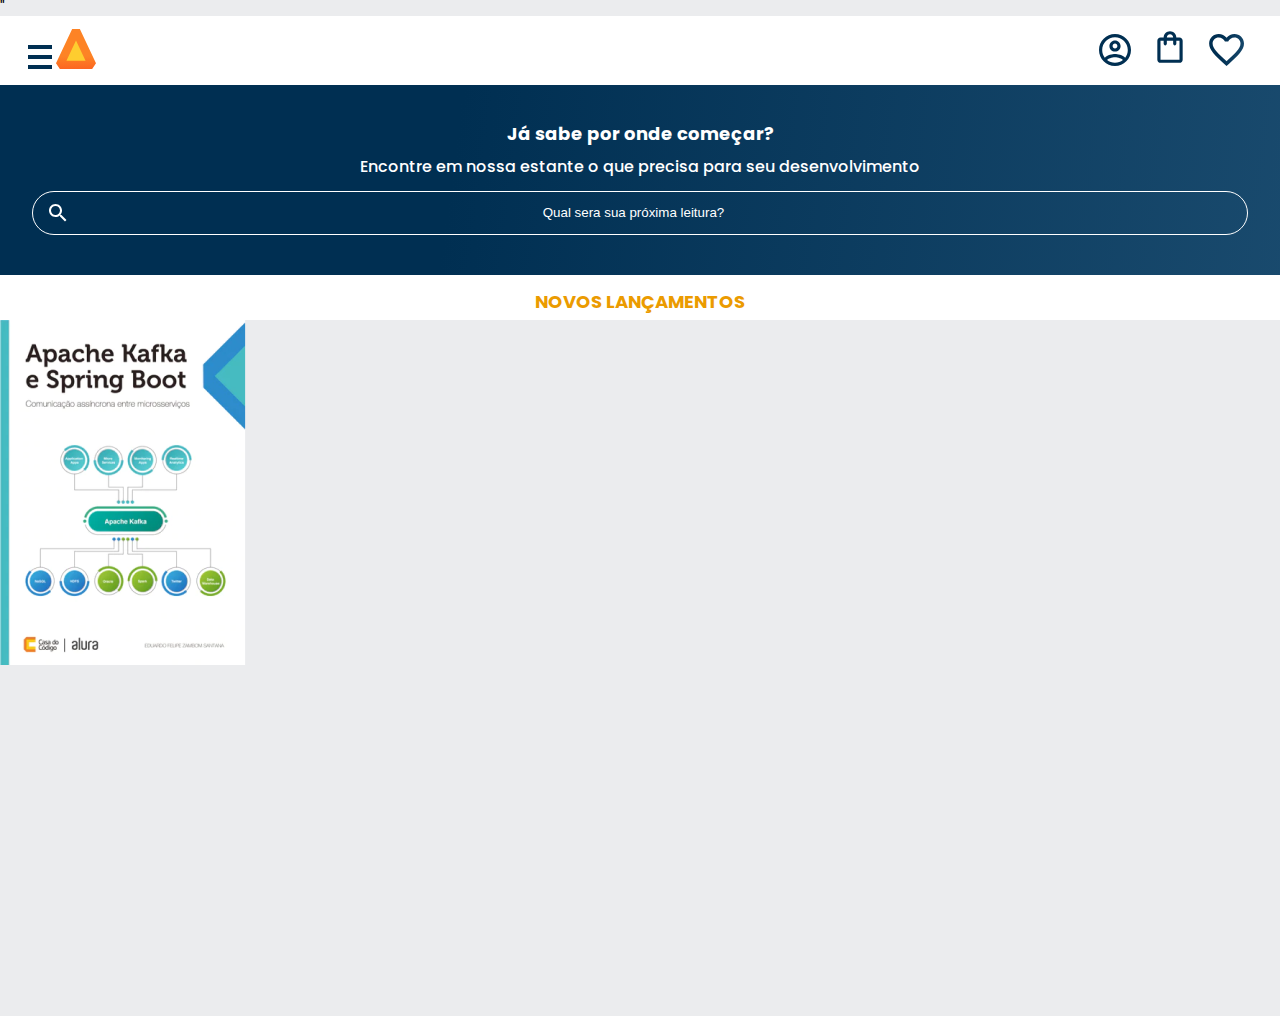
==== index.html @ dbb9403c "JHONATAN ARRUMOU OS ARQUIVOS E CÓDIGOS" ====
<!DOCTYPE html>
<html lang="en">
<head>
    <meta charset="UTF-8">
    <meta http-equiv="X-UA-Compatible" content="IE=edge">
    <meta name="viewport" content="width=device-width, initial-scale=1.0">
    <title>Document</title>
    <link href="link rel="preconnect href="https://fonts.googleapis.com">
    <link rel="preconnect" href="https://fonts.gstatic.com" crossorigin>
    <link href="https://fonts.googleapis.com/css2?family=Poppins:ital,wght@0,100;0,200;0,300;0,400;0,500;0,600;0,700;0,800;0,900;1,100;1,200;1,300;1,400;1,500;1,600;1,700;1,800;1,900&display=swap" rel="stylesheet">"
    <link rel="stylesheet" href="assets/css/reset.css">
    <link rel="stylesheet" href="assets/css/style.css">
    <link
  rel="stylesheet"
  href="https://cdn.jsdelivr.net/npm/swiper@11/swiper-bundle.min.css"
/>
</head>
<body>
    <header class="cabecalho">
        <div class="container">
        <input type="checkbox" id="menu" class="menu-checkbox">
        <label for="menu">
            <span class="menu-hamburguer"></span>
        </label>
        <img src="assets/img/AluraBooks/Logo.svg" alt="Logo da AluraBooks" class="logo-alurabooks"> 
        <ul class="menu-lista">
            <li class="lista-titulo">CATEGORIAS</li>
            <li class="lista-item"><a href="#">Romance</a></li>
            <li class="lista-item"><a href="#">Terror</a></li>
            <li class="lista-item"><a href="#">Distopia</a></li>
            <li class="lista-item"><a href="#">Suspense</a></li>
            <li class="lista-item"><a href="#">Ficção</a></li>
          </ul>
        </div>
        <div class="container">
         <a href="#"><img src="assets/img/AluraBooks/Usuário.svg" alt=""></a>
         <a href="#"><img src="assets/img/AluraBooks/Compras.svg" alt=""></a>
         <a href="#"><img src="assets/img/AluraBooks/Favoritos.svg" alt=""></a>
        </div>

    </header>
    <section class="banner">
        <h2 class="banner-titulo">
            Já sabe por onde começar?
        </h2>
        <p class="banner-texto">
            Encontre em nossa estante o que precisa para seu desenvolvimento
        </p>

        <input type="search" class="banner-pesquisa" type="search"
        placeholder="Qual sera sua próxima leitura?">
    </section>
    <section class="carrosel">
        <h2 class="carrosel-titulo">
            Novos Lançamentos
        </h2>
        <div class="swiper">
           <div class="swiper-wrapper">
               <div class="swiper-slide"><img src="assets/img/AluraBooks/ApacheKafka.png" alt=""></div>
               <div class="swiper-slide"><img src="assets/img/AluraBooks/Liderança.png" alt=""></div>
               <div class="swiper-slide"><img src="assets/img/AluraBooks/Javascript.png" alt=""></div>
               <div class="swiper-slide"><img src="assets/img/AluraBooks/Guia Front-end.png" alt=""><div>
                <div class="swiper-slide"><img src="assets/img/AluraBooks/Portugol.png" alt=""></div>
           </div>
            <div class="swiper-pagination"></div>
            <div class="class swiper-button-prev"></div>
            <div class="class swiper-button-next"></div>
        </div>
    </section>

    
    <script src="https://cdn.jsdelivr.net/npm/swiper@11/swiper-bundle.min.js"></script>
</body>
</html>
---- assets/css/style.css ----
@import url(header.css);
@import url(banner.css);
@import url(carrosel.css);
:root{
    --cor-de-fundo: #ebecee;
    --branco: #FFFFFF;
    --laranja: #eb9b00;
    --azul-degrade: linear-gradient(97.56deg,#002f52 35.49%, #326589 165.37%);
}

body{
    font-family: 'poppins', sans-serif;

}
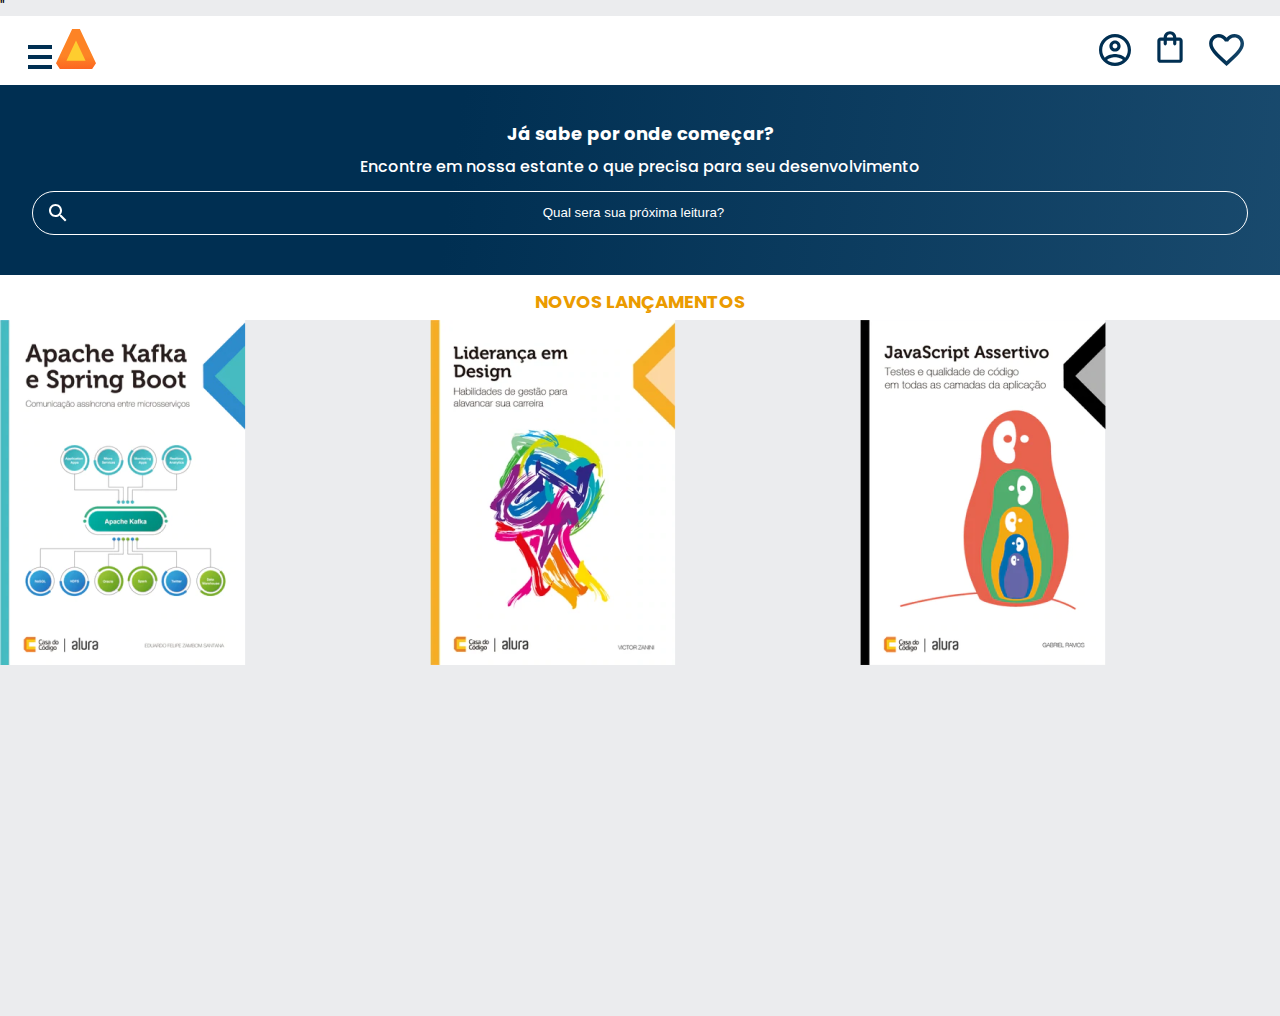
==== commit 8e9a3fc5: "Add files via upload" ====
--- a/index.html
+++ b/index.html
@@ -63,12 +63,19 @@
                 <div class="swiper-slide"><img src="assets/img/AluraBooks/Portugol.png" alt=""></div>
            </div>
             <div class="swiper-pagination"></div>
-            <div class="class swiper-button-prev"></div>
-            <div class="class swiper-button-next"></div>
+            <div class="swiper-button-prev"></div>
+            <div class="swiper-button-next"></div>
         </div>
     </section>
 
     
     <script src="https://cdn.jsdelivr.net/npm/swiper@11/swiper-bundle.min.js"></script>
+    <script>
+        const swiper = new Swiper('.swiper', {
+            spaceBetween: 10,
+            slidesPerView: 3,
+        });
+    </script>
+
 </body>
 </html>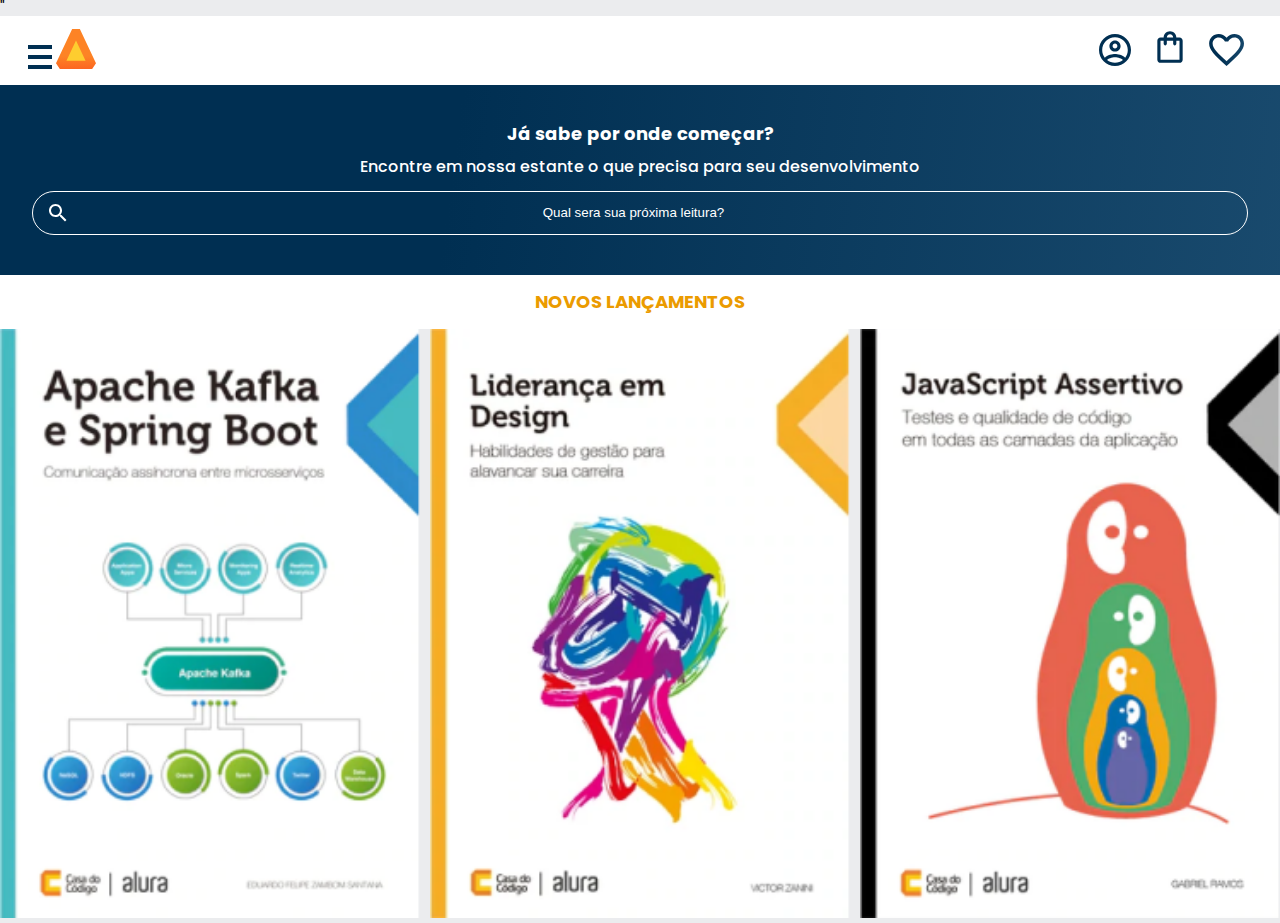
==== commit cd43db19: "Add files via upload" ====
--- a/index.html
+++ b/index.html
@@ -1,41 +1,42 @@
 <!DOCTYPE html>
 <html lang="en">
+
 <head>
     <meta charset="UTF-8">
     <meta http-equiv="X-UA-Compatible" content="IE=edge">
     <meta name="viewport" content="width=device-width, initial-scale=1.0">
     <title>Document</title>
-    <link href="link rel="preconnect href="https://fonts.googleapis.com">
+    <link href="link rel=" preconnect href="https://fonts.googleapis.com">
     <link rel="preconnect" href="https://fonts.gstatic.com" crossorigin>
-    <link href="https://fonts.googleapis.com/css2?family=Poppins:ital,wght@0,100;0,200;0,300;0,400;0,500;0,600;0,700;0,800;0,900;1,100;1,200;1,300;1,400;1,500;1,600;1,700;1,800;1,900&display=swap" rel="stylesheet">"
+    <link
+        href="https://fonts.googleapis.com/css2?family=Poppins:ital,wght@0,100;0,200;0,300;0,400;0,500;0,600;0,700;0,800;0,900;1,100;1,200;1,300;1,400;1,500;1,600;1,700;1,800;1,900&display=swap"
+        rel="stylesheet">"
     <link rel="stylesheet" href="assets/css/reset.css">
     <link rel="stylesheet" href="assets/css/style.css">
-    <link
-  rel="stylesheet"
-  href="https://cdn.jsdelivr.net/npm/swiper@11/swiper-bundle.min.css"
-/>
+    <link rel="stylesheet" href="https://cdn.jsdelivr.net/npm/swiper@11/swiper-bundle.min.css" />
 </head>
+
 <body>
     <header class="cabecalho">
         <div class="container">
-        <input type="checkbox" id="menu" class="menu-checkbox">
-        <label for="menu">
-            <span class="menu-hamburguer"></span>
-        </label>
-        <img src="assets/img/AluraBooks/Logo.svg" alt="Logo da AluraBooks" class="logo-alurabooks"> 
-        <ul class="menu-lista">
-            <li class="lista-titulo">CATEGORIAS</li>
-            <li class="lista-item"><a href="#">Romance</a></li>
-            <li class="lista-item"><a href="#">Terror</a></li>
-            <li class="lista-item"><a href="#">Distopia</a></li>
-            <li class="lista-item"><a href="#">Suspense</a></li>
-            <li class="lista-item"><a href="#">Ficção</a></li>
-          </ul>
+            <input type="checkbox" id="menu" class="menu-checkbox">
+            <label for="menu">
+                <span class="menu-hamburguer"></span>
+            </label>
+            <img src="assets/img/AluraBooks/Logo.svg" alt="Logo da AluraBooks" class="logo-alurabooks">
+            <ul class="menu-lista">
+                <li class="lista-titulo">CATEGORIAS</li>
+                <li class="lista-item"><a href="#">Romance</a></li>
+                <li class="lista-item"><a href="#">Terror</a></li>
+                <li class="lista-item"><a href="#">Distopia</a></li>
+                <li class="lista-item"><a href="#">Suspense</a></li>
+                <li class="lista-item"><a href="#">Ficção</a></li>
+            </ul>
         </div>
         <div class="container">
-         <a href="#"><img src="assets/img/AluraBooks/Usuário.svg" alt=""></a>
-         <a href="#"><img src="assets/img/AluraBooks/Compras.svg" alt=""></a>
-         <a href="#"><img src="assets/img/AluraBooks/Favoritos.svg" alt=""></a>
+            <a href="#"><img src="assets/img/AluraBooks/Usuário.svg" alt=""></a>
+            <a href="#"><img src="assets/img/AluraBooks/Compras.svg" alt=""></a>
+            <a href="#"><img src="assets/img/AluraBooks/Favoritos.svg" alt=""></a>
         </div>
 
     </header>
@@ -47,35 +48,41 @@
             Encontre em nossa estante o que precisa para seu desenvolvimento
         </p>
 
-        <input type="search" class="banner-pesquisa" type="search"
-        placeholder="Qual sera sua próxima leitura?">
+        <input type="search" class="banner-pesquisa" type="search" placeholder="Qual sera sua próxima leitura?">
     </section>
     <section class="carrosel">
         <h2 class="carrosel-titulo">
             Novos Lançamentos
         </h2>
         <div class="swiper">
-           <div class="swiper-wrapper">
-               <div class="swiper-slide"><img src="assets/img/AluraBooks/ApacheKafka.png" alt=""></div>
-               <div class="swiper-slide"><img src="assets/img/AluraBooks/Liderança.png" alt=""></div>
-               <div class="swiper-slide"><img src="assets/img/AluraBooks/Javascript.png" alt=""></div>
-               <div class="swiper-slide"><img src="assets/img/AluraBooks/Guia Front-end.png" alt=""><div>
+            <div class="swiper-wrapper">
+                <div class="swiper-slide"><img src="assets/img/AluraBooks/ApacheKafka.png" alt=""></div>
+                <div class="swiper-slide"><img src="assets/img/AluraBooks/Liderança.png" alt=""></div>
+                <div class="swiper-slide"><img src="assets/img/AluraBooks/Javascript.png" alt=""></div>
+                <div class="swiper-slide"><img src="assets/img/AluraBooks/Guia Front-end.png" alt=""></div>
+
                 <div class="swiper-slide"><img src="assets/img/AluraBooks/Portugol.png" alt=""></div>
-           </div>
+            </div>
             <div class="swiper-pagination"></div>
             <div class="swiper-button-prev"></div>
             <div class="swiper-button-next"></div>
         </div>
     </section>
 
-    
+
     <script src="https://cdn.jsdelivr.net/npm/swiper@11/swiper-bundle.min.js"></script>
     <script>
         const swiper = new Swiper('.swiper', {
             spaceBetween: 10,
             slidesPerView: 3,
+            pagination:{
+                el: "swiper-pagination",
+                type: "bullets",
+
+            }
         });
     </script>
 
 </body>
+
 </html>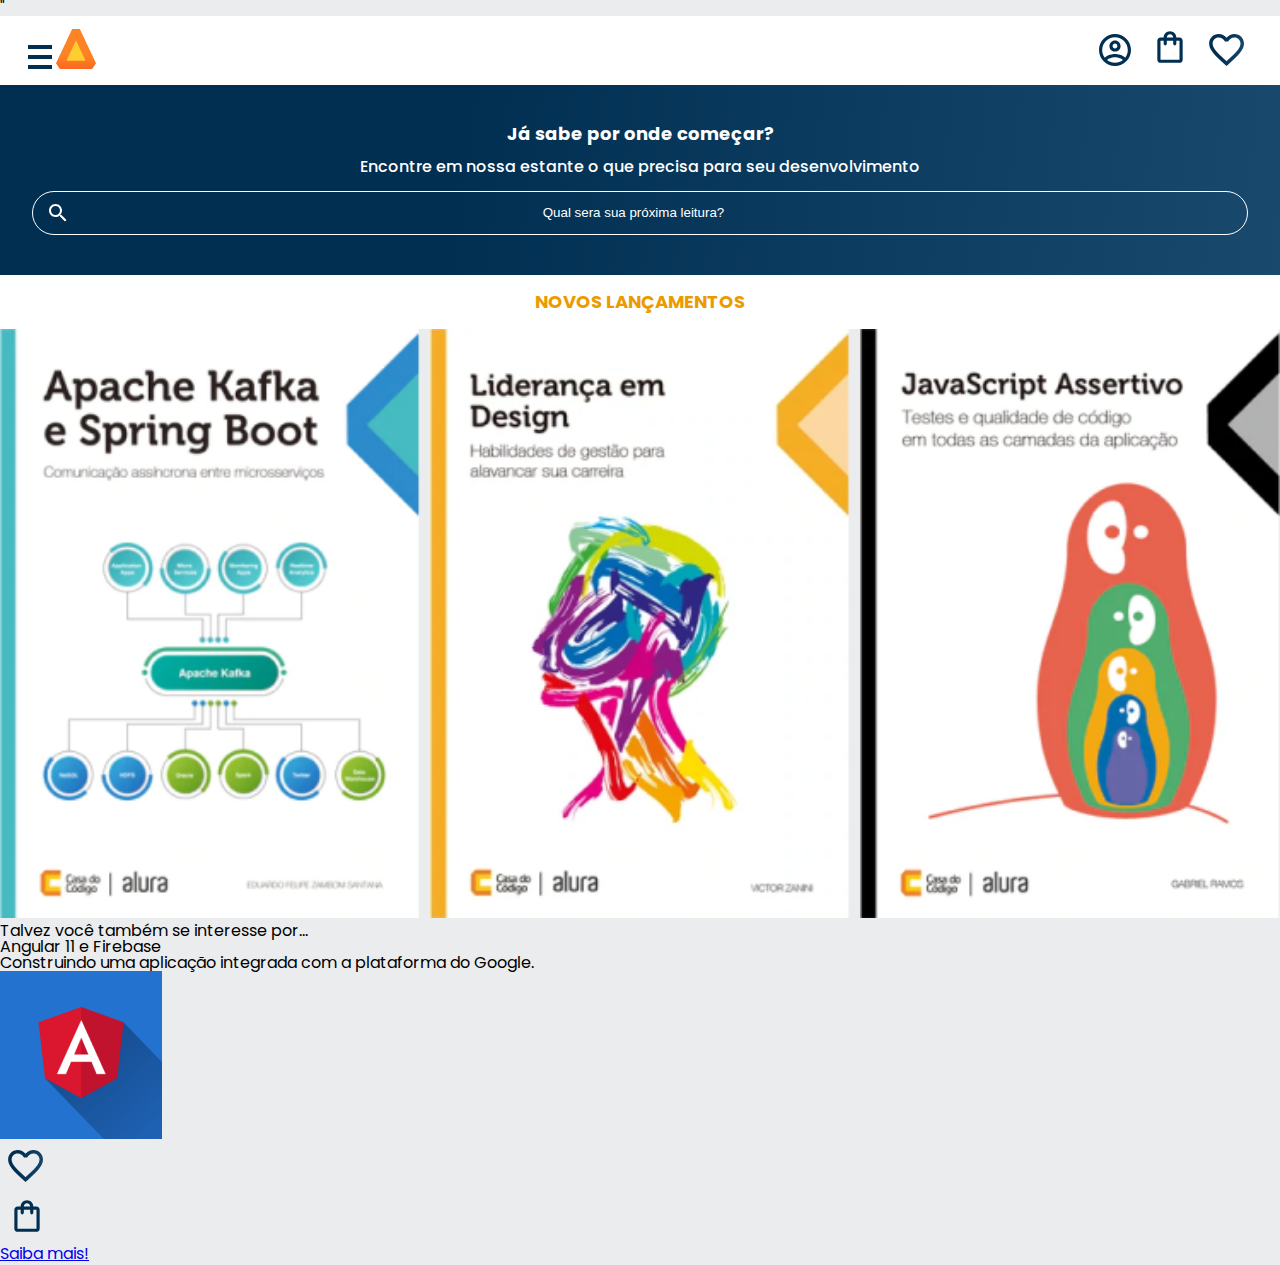
==== commit 0229f46a: "Add files via upload" ====
--- a/index.html
+++ b/index.html
@@ -67,9 +67,24 @@
             <div class="swiper-button-prev"></div>
             <div class="swiper-button-next"></div>
         </div>
+        <div class="card">
+             <div class="card-descricao">
+                 <div class="descricao">
+                     <h3 class="descricao-titulo">Talvez você também se interesse por...
+                     <h2 class="descricao-titulo-livro">Angular 11 e Firebase
+                     <p class="descricao-texto">Construindo uma aplicação integrada com a plataforma do Google.
+                    
+                 </div>
+                <img src="assets/img/AluraBooks/Angular.png" alt="">
+             </div>
+             <div class="card-botoes">
+                 <div class="botoes"
+                   <div class="botoes-item"><img src="assets/img/AluraBooks/Favoritos.svg"</div>
+                   <div class="botoes-item"><img src="assets/img/AluraBooks/Compras.svg"</div>
+             </div>
+             <a href="#" class="botao-ancora">Saiba mais!</a>
+        </div>
     </section>
-
-
     <script src="https://cdn.jsdelivr.net/npm/swiper@11/swiper-bundle.min.js"></script>
     <script>
         const swiper = new Swiper('.swiper', {
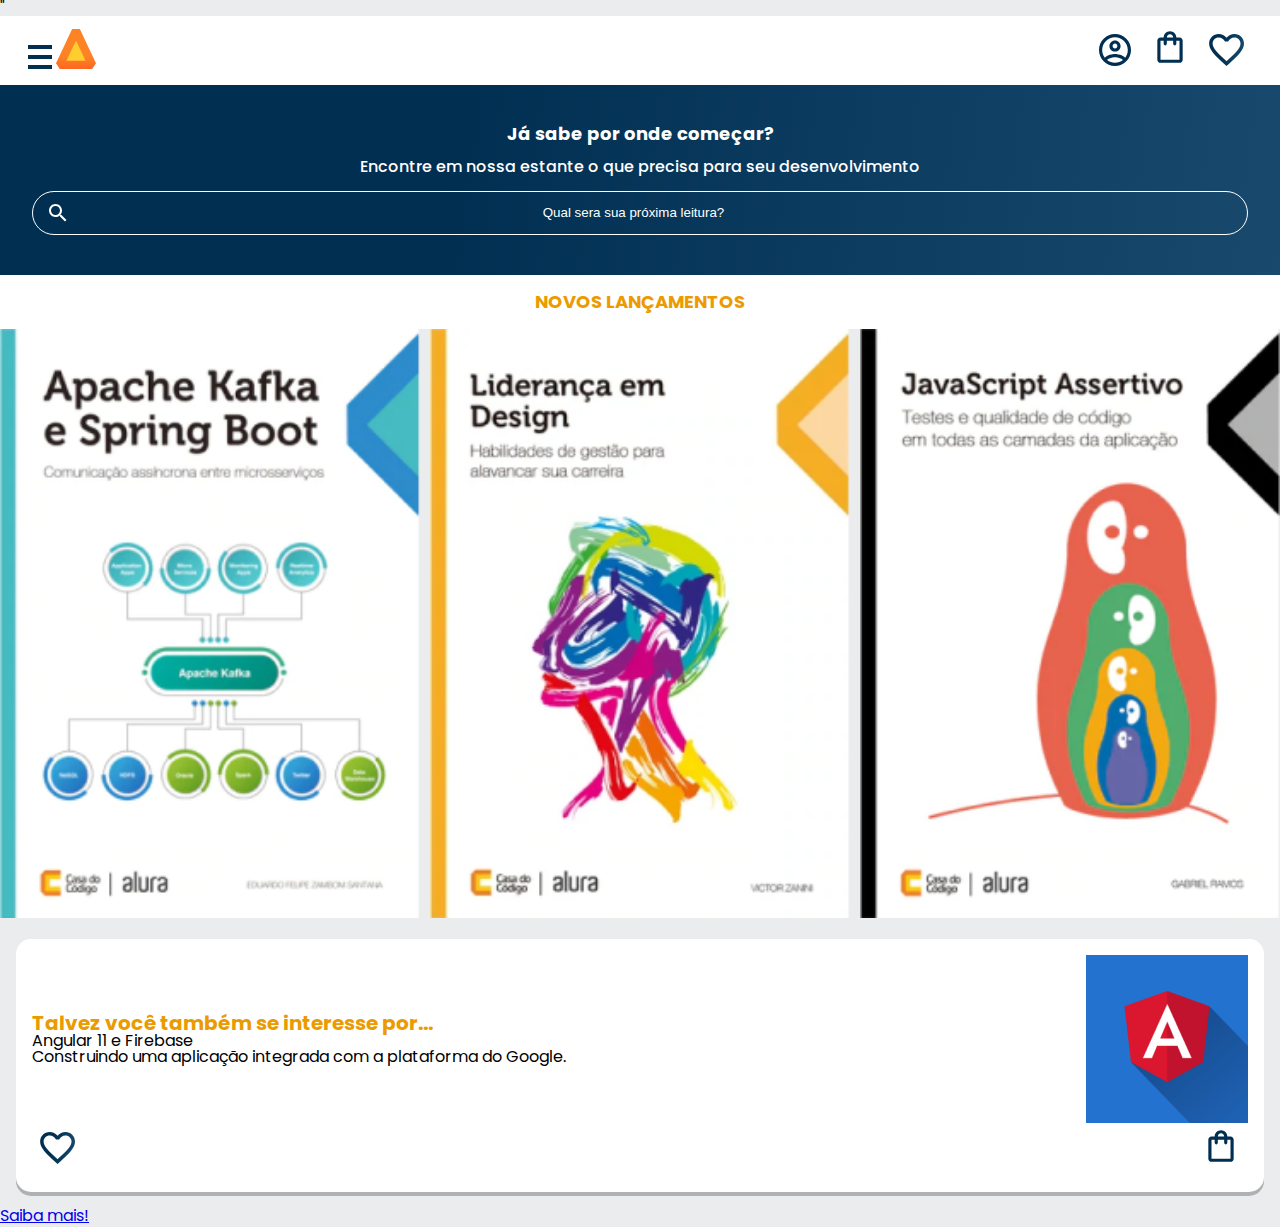
==== commit 92d517ed: "Add files via upload" ====
--- a/index.html
+++ b/index.html
@@ -79,8 +79,9 @@
              </div>
              <div class="card-botoes">
                  <div class="botoes"
-                   <div class="botoes-item"><img src="assets/img/AluraBooks/Favoritos.svg"</div>
-                   <div class="botoes-item"><img src="assets/img/AluraBooks/Compras.svg"</div>
+                   <div class="botoes-item"><img src="assets/img/AluraBooks/Favoritos.svg"alt=""></div>
+                   <div class="botoes-item"><img src="assets/img/AluraBooks/Compras.svg"alt=""></div>
+             </div>
              </div>
              <a href="#" class="botao-ancora">Saiba mais!</a>
         </div>
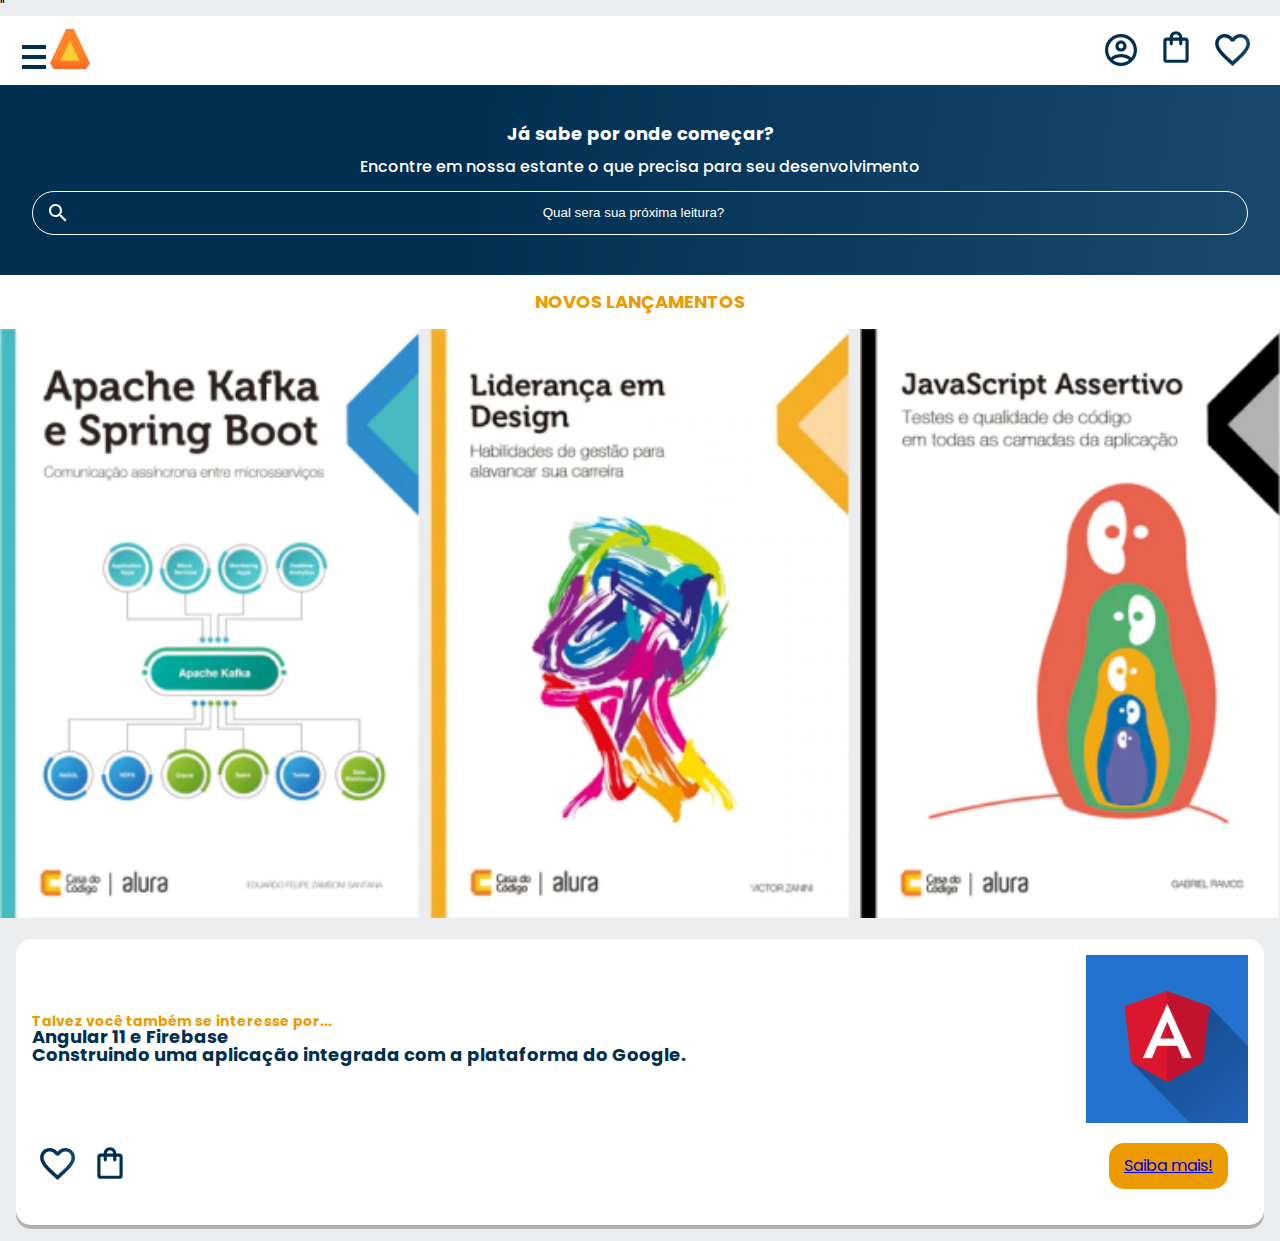
==== commit fe6a1888: "Add files via upload" ====
--- a/index.html
+++ b/index.html
@@ -68,22 +68,22 @@
             <div class="swiper-button-next"></div>
         </div>
         <div class="card">
-             <div class="card-descricao">
-                 <div class="descricao">
-                     <h3 class="descricao-titulo">Talvez você também se interesse por...
-                     <h2 class="descricao-titulo-livro">Angular 11 e Firebase
-                     <p class="descricao-texto">Construindo uma aplicação integrada com a plataforma do Google.
-                    
-                 </div>
+            <div class="card-descricao">
+                <div class="descricao">
+                    <h3 class="descricao-titulo">Talvez você também se interesse por...
+                        <h2 class="descricao-titulo-livro">Angular 11 e Firebase
+                            <p class="descricao-texto">Construindo uma aplicação integrada com a plataforma do Google.
+
+                </div>
                 <img src="assets/img/AluraBooks/Angular.png" alt="">
-             </div>
-             <div class="card-botoes">
-                 <div class="botoes"
-                   <div class="botoes-item"><img src="assets/img/AluraBooks/Favoritos.svg"alt=""></div>
-                   <div class="botoes-item"><img src="assets/img/AluraBooks/Compras.svg"alt=""></div>
-             </div>
-             </div>
-             <a href="#" class="botao-ancora">Saiba mais!</a>
+            </div>
+            <div class="card-botoes">
+                <div class="botoes">
+                    <div class="botoes-item"><img src="assets/img/AluraBooks/Favoritos.svg" alt=""></div>
+                    <div class="botoes-item"><img src="assets/img/AluraBooks/Compras.svg" alt=""></div>
+                </div>
+                <a href="#" class="botao-ancora">Saiba mais!</a>
+            </div>
         </div>
     </section>
     <script src="https://cdn.jsdelivr.net/npm/swiper@11/swiper-bundle.min.js"></script>
@@ -91,7 +91,7 @@
         const swiper = new Swiper('.swiper', {
             spaceBetween: 10,
             slidesPerView: 3,
-            pagination:{
+            pagination: {
                 el: "swiper-pagination",
                 type: "bullets",
 
--- a/assets/css/style.css
+++ b/assets/css/style.css
@@ -6,8 +6,8 @@
     --branco: #FFFFFF;
     --laranja: #eb9b00;
     --azul-degrade: linear-gradient(97.56deg,#002f52 35.49%, #326589 165.37%);
+    --azul:#002F52;
 }
-
 body{
     font-family: 'poppins', sans-serif;
 
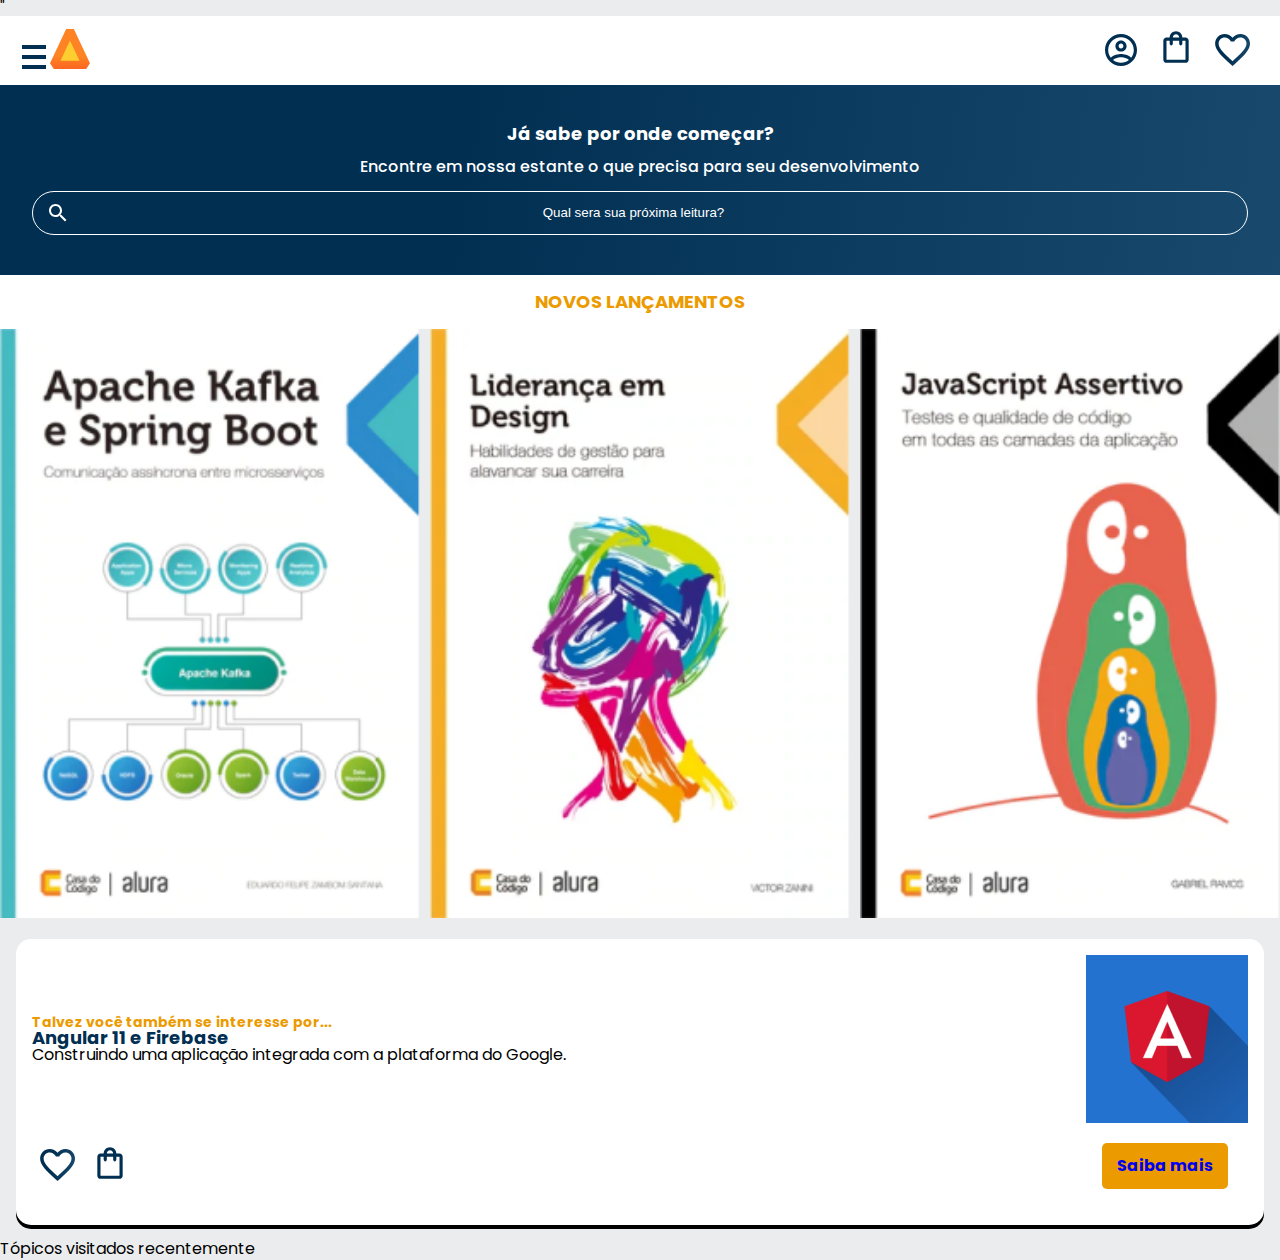
==== commit 1666638a: "Add files via upload" ====
--- a/index.html
+++ b/index.html
@@ -70,9 +70,9 @@
         <div class="card">
             <div class="card-descricao">
                 <div class="descricao">
-                    <h3 class="descricao-titulo">Talvez você também se interesse por...
-                        <h2 class="descricao-titulo-livro">Angular 11 e Firebase
-                            <p class="descricao-texto">Construindo uma aplicação integrada com a plataforma do Google.
+                    <h3 class="descricao-titulo">Talvez você também se interesse por...</h3>
+                        <h2 class="descricao-titulo-livro">Angular 11 e Firebase</h2>
+                            <p class="descricao-texto">Construindo uma aplicação integrada com a plataforma do Google.</p>
 
                 </div>
                 <img src="assets/img/AluraBooks/Angular.png" alt="">
@@ -82,10 +82,26 @@
                     <div class="botoes-item"><img src="assets/img/AluraBooks/Favoritos.svg" alt=""></div>
                     <div class="botoes-item"><img src="assets/img/AluraBooks/Compras.svg" alt=""></div>
                 </div>
-                <a href="#" class="botao-ancora">Saiba mais!</a>
+                <a href="#" class="botao-ancora">Saiba mais</a>
             </div>
         </div>
     </section>
+
+     <section>
+        <h2 class="topicos-titulos">Tópicos visitados recentemente</h2>
+        <ul class="topicos-lista">
+            <li class="topicos-lista"><a href="#" class="topicos-link"></a></li>
+            <li class="topicos-lista"><a href="#" class="topicos-link"></a></li>
+            <li class="topicos-lista"><a href="#" class="topicos-link"></a></li>
+            <li class="topicos-lista"><a href="#" class="topicos-link"></a></li>
+            <li class="topicos-lista"><a href="#" class="topicos-link"></a></li>
+            <li class="topicos-lista"><a href="#" class="topicos-link"></a></li>
+            <li class="topicos-lista"><a href="#" class="topicos-link"></a></li>
+            <li class="topicos-lista"><a href="#" class="topicos-link"></a></li>
+
+        </ul>
+
+    <section>
     <script src="https://cdn.jsdelivr.net/npm/swiper@11/swiper-bundle.min.js"></script>
     <script>
         const swiper = new Swiper('.swiper', {
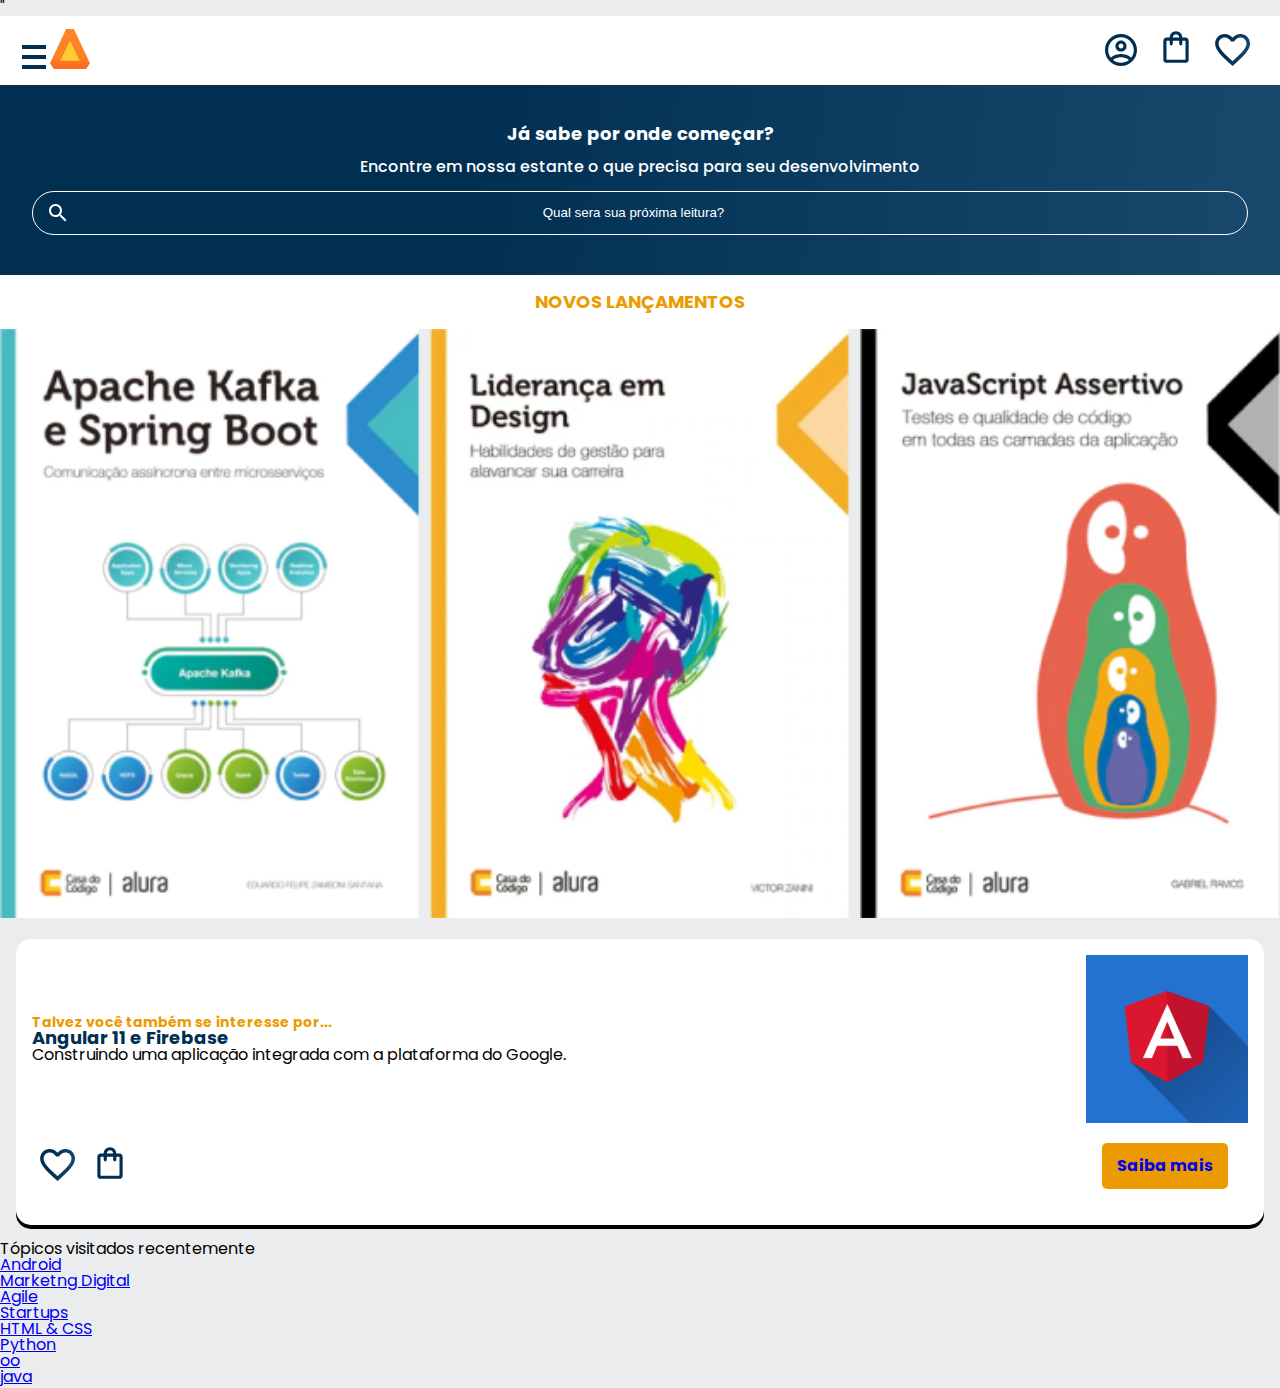
==== commit 86464982: "Add files via upload" ====
--- a/index.html
+++ b/index.html
@@ -87,21 +87,21 @@
         </div>
     </section>
 
-     <section>
-        <h2 class="topicos-titulos">Tópicos visitados recentemente</h2>
+     <section class="topicos">
+        <h2 class="topicos-titulo">Tópicos visitados recentemente</h2>
         <ul class="topicos-lista">
-            <li class="topicos-lista"><a href="#" class="topicos-link"></a></li>
-            <li class="topicos-lista"><a href="#" class="topicos-link"></a></li>
-            <li class="topicos-lista"><a href="#" class="topicos-link"></a></li>
-            <li class="topicos-lista"><a href="#" class="topicos-link"></a></li>
-            <li class="topicos-lista"><a href="#" class="topicos-link"></a></li>
-            <li class="topicos-lista"><a href="#" class="topicos-link"></a></li>
-            <li class="topicos-lista"><a href="#" class="topicos-link"></a></li>
-            <li class="topicos-lista"><a href="#" class="topicos-link"></a></li>
+            <li class="topicos-item"><a href="#" class="topicos-link">Android</a></li>
+            <li class="topicos-item"><a href="#" class="topicos-link">Marketng Digital</a></li>
+            <li class="topicos-item"><a href="#" class="topicos-link">Agile</a></li>
+            <li class="topicos-item"><a href="#" class="topicos-link">Startups</a></li>
+            <li class="topicos-item"><a href="#" class="topicos-link">HTML & CSS</a></li>
+            <li class="topicos-item"><a href="#" class="topicos-link">Python</a></li>
+            <li class="topicos-item"><a href="#" class="topicos-link">oo</a></li>
+            <li class="topicos-item"><a href="#" class="topicos-link">java</a></li>
 
         </ul>
 
-    <section>
+    </section>
     <script src="https://cdn.jsdelivr.net/npm/swiper@11/swiper-bundle.min.js"></script>
     <script>
         const swiper = new Swiper('.swiper', {
